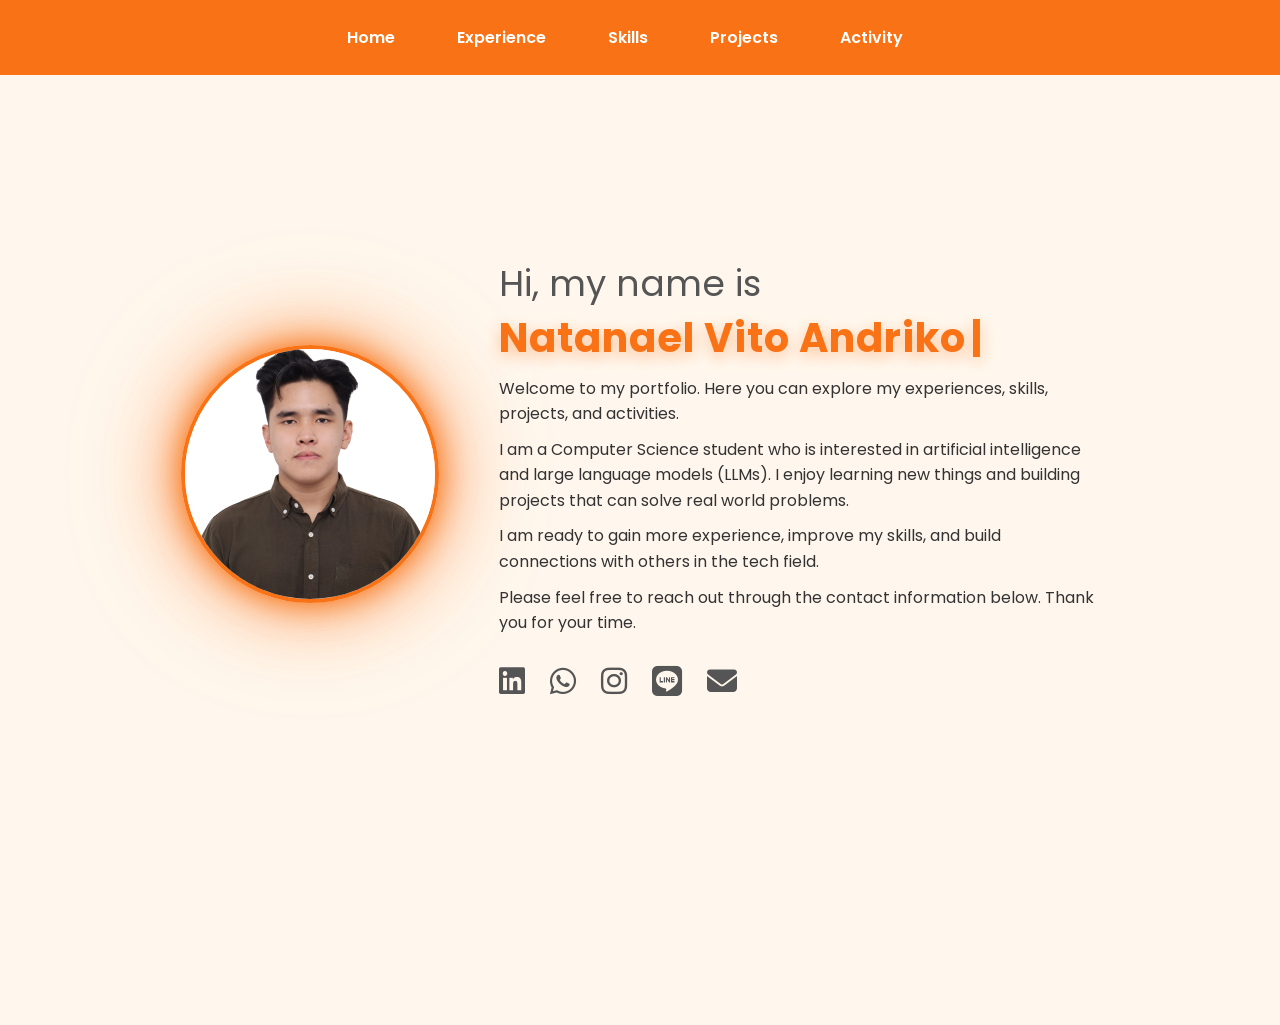
==== index.html @ 51775625 "update popup" ====
<!DOCTYPE html>
<html lang="en">
<head>
  <meta charset="UTF-8">
  <title>Natanael Portfolio</title>

  <link href="https://fonts.googleapis.com/css2?family=Poppins:wght@300;400;600;700&display=swap" rel="stylesheet">

  <link rel="stylesheet" href="style.css">
  <link rel="stylesheet" href="https://cdnjs.cloudflare.com/ajax/libs/font-awesome/6.5.0/css/all.min.css">
</head>

<body>



<div id="mobile-popup" class="popup">
  <div class="popup-content">
    <p>For the best experience, please open this website on a laptop or desktop.</p>
    <button onclick="closePopup()">Got it</button>
  </div>
</div>


<nav>
  <ul class="navbar">
    <li><a href="index.html" class="nav-link">Home</a></li>
    <li><a href="experience.html" class="nav-link">Experience</a></li>
    <li><a href="skills.html" class="nav-link">Skills</a></li>
    <li><a href="projects.html" class="nav-link">Projects</a></li>
    <li><a href="activity.html" class="nav-link">Activity</a></li>

    <div class="nav-indicator"></div>
</ul>
</nav>

<header class="page hero">

  <div class="hero-left">
    <img src="foto.JPG" alt="profile" class="hero-img">
  </div>

  <div class="hero-right">
    <h1>
      <span class="intro">Hi, my name is</span><br>
      <span class="highlight" id="typing"></span>
    </h1>

    <p>
 Welcome to my portfolio. Here you can explore my experiences, skills, 
  projects, and activities.
</p>

<p>

  I am a Computer Science student who is interested in artificial intelligence 
  and large language models (LLMs). I enjoy learning new things and building 
  projects that can solve real world problems.
</p>
<p>
  I am ready to gain more experience, improve my skills, and build connections 
  with others in the tech field.
</p>

<p>
 Please feel free to reach out through the contact information below. Thank you for your time.

    <div class="social-icons">

  <!-- LinkedIn -->
  <a href="https://www.linkedin.com/in/natanael-vito-andriko-4373a333b/" target="_blank" rel="noopener noreferrer">
    <i class="fab fa-linkedin"></i>
  </a>

  <!-- WhatsApp -->
  <a href="https://wa.me/628122576633" target="_blank" rel="noopener noreferrer">
    <i class="fab fa-whatsapp"></i>
  </a>

  <!-- Instagram -->
  <a href="https://www.instagram.com/vitoandriko" target="_blank" rel="noopener noreferrer">
    <i class="fab fa-instagram"></i>
  </a>

  <!-- LINE -->
  <a href="https://line.me/ti/p/~vitoandriko" target="_blank" rel="noopener noreferrer">
    <i class="fab fa-line"></i>
  </a>

  <!-- Gmail -->
  <a href="mailto:vitoandriko@gmail.com">
    <i class="fas fa-envelope"></i>
  </a>

</div>

  </div>

</header>
<script>
const text = "Natanael Vito Andriko";
let i = 0;

// function typing() {
//   if (i < text.length) {
//     document.getElementById("typing").innerHTML += text.charAt(i);
//     i++;
//     setTimeout(typing, 150);
//   }
// }

// typing();

function startTyping() {
  const text = "Natanael Vito Andriko";
  let i = 0;

  function typing() {
    if (i < text.length) {
      document.getElementById("typing").innerHTML += text.charAt(i);
      i++;
      setTimeout(typing, 150);
    }
  }

  typing();
}


</script>

<script>
const links = document.querySelectorAll('.navbar a');

links.forEach(link => {
  link.addEventListener('click', function(e) {
    const circle = document.createElement("span");
    const diameter = Math.max(this.clientWidth, this.clientHeight);
    const radius = diameter / 2;

    circle.style.width = circle.style.height = `${diameter}px`;
    circle.style.left = `${e.clientX - this.getBoundingClientRect().left - radius}px`;
    circle.style.top = `${e.clientY - this.getBoundingClientRect().top - radius}px`;

    this.appendChild(circle);

    setTimeout(() => circle.remove(), 800);
  });
});
</script>


<div class="cursor"></div>

<script>
const cursor = document.querySelector(".cursor");

let mouseX = 0;
let mouseY = 0;

let currentX = 0;
let currentY = 0;

document.addEventListener("mousemove", (e) => {
  mouseX = e.clientX;
  mouseY = e.clientY;
});

function animate() {
  currentX += (mouseX - currentX) * 0.15;
  currentY += (mouseY - currentY) * 0.15;

  cursor.style.left = currentX + "px";
  cursor.style.top = currentY + "px";

  requestAnimationFrame(animate);
}

animate();
</script>







<!-- <script>
function closePopup() {
  document.getElementById("mobile-popup").style.display = "none";
}

// cek kalau HP
window.addEventListener("load", () => {
  if (screen.width <= 768) {
    document.getElementById("mobile-popup").style.display = "flex";
  }
});
</script> -->


<script>
// function closePopup() {
//   const popup = document.getElementById("mobile-popup");
//   popup.classList.remove("show");

//   setTimeout(() => {
//     popup.style.display = "none";
//   }, 400);
// }


// function closePopup() {
//   const popup = document.getElementById("mobile-popup");
//   popup.classList.remove("show");

//   setTimeout(() => {
//     popup.style.display = "none";
//     startTyping(); // 🔥 INI PENTING
//   }, 400);
// }


function closePopup() {
  const popup = document.getElementById("mobile-popup");

  popup.classList.remove("show");

  // 🔥 INI WAJIB ADA
  localStorage.setItem("seenPopup", "true");

  setTimeout(() => {
  popup.style.display = "none";
  startTyping(); // 🔥 TAMBAH INI
}, 400);
}



// window.addEventListener("load", () => {
//   if (screen.width <= 768) {
//     const popup = document.getElementById("mobile-popup");
//     popup.style.display = "flex";

//     setTimeout(() => {
//       popup.classList.add("show");
//     }, 10);
//   } else {
//     startTyping(); // 🔥 biar desktop langsung jalan
//   }
// });

// window.addEventListener("load", () => {
//   const popup = document.getElementById("mobile-popup");

//   const seen = localStorage.getItem("seenPopup");

//   if (window.innerWidth <= 768 && !seen) {
//     popup.style.display = "flex";

//     setTimeout(() => {
//       popup.classList.add("show");
//     }, 10);
//   }
// });



// window.addEventListener("load", () => {
//   const popup = document.getElementById("mobile-popup");
//   const seen = localStorage.getItem("seenPopup");

//   if (window.innerWidth <= 768 && !seen) {
//     popup.style.display = "flex";

//     setTimeout(() => {
//       popup.classList.add("show");
//     }, 10);
//   } else {
//     startTyping(); // 🔥 INI YANG LO KURANG
//   }
// });



window.addEventListener("DOMContentLoaded", () => {
  const popup = document.getElementById("mobile-popup");
  const seen = localStorage.getItem("seenPopup");

  const isMobile = window.innerWidth <= 768 || navigator.userAgent.includes("Mobile");

  console.log("isMobile:", isMobile);

  if (isMobile && !seen) {
    popup.style.display = "flex";

    setTimeout(() => {
      popup.classList.add("show");
    }, 50);
  } else {
    startTyping();
  }
});

</script>



</body>

</html>
---- style.css ----
body {
  font-family: 'Poppins', sans-serif;
  background-color: #fff7ed;
  color: #333333;
  margin: 0;
}

h1 {
  font-weight: 700;
  color: #f97316;
  animation: fadeIn 2s ease;
}

h2 {
  color: #ea580c;
}

p {
  font-weight: 400;
  animation: fadeIn 2.5s ease;
}

html {
  scroll-behavior: smooth;
}

.cursor {
  position: fixed;
  width: 12px;
  height: 12px;
  background: #f97316;
  border-radius: 50%;
  pointer-events: none;
  z-index: 9999;
  transform: translate(-50%, -50%);
}

nav {
  position: fixed;
  top: 0;
  width: 100%;
  background: #f97316;
  height: 75px;
  display: flex;
  align-items: center;
  justify-content: center;
  z-index: 9999;
  transition: all 0.3s ease;
}

nav.shrink {
  height: 55px;
}


.navbar {
  display: flex;
  justify-content: center;
  list-style: none;
  gap: 30px;
  padding: 0;
  width: 100%;
  max-width: 1000px;
  margin: 0 auto;
}

.navbar a {
  text-decoration: none;
  color: white;
  font-weight: 600;
  padding: 8px 16px;
  border-radius: 8px;
  transition: 0.3s;
}

.navbar a:hover {
  background: white;
  color: #f97316;
}

.hero {
  display: flex;
  align-items: center;
  justify-content: center;
  gap: 60px;

  height: calc(100vh - 75px);
  margin-top: -55px;
}

/* .hero-img {
  width: 250px;
  height: 250px;
  object-fit: cover;
  object-position: 50% 35%;
  border: 6px solid #f97316;
  border-radius: 50%;
  box-shadow: 0 10px 30px rgba(0,0,0,0.1);
} */

/* .hero-img {
  width: 250px;
  height: 250px;
  object-fit: cover;
  object-position: 50% 35%;
  border-radius: 50%;
  animation: fadeSlideUp 1s ease forwards;
  border: 4px solid #f97316;

  box-shadow:
    0 0 10px rgba(249, 115, 22, 0.6),
    0 0 25px rgba(249, 115, 22, 0.5),
    0 0 50px rgba(249, 115, 22, 0.4);

  transition: 0.3s;
} */

.hero-img {
  object-fit: cover;
  object-position: 50% 35%;
  border-radius: 50%;

  border: 4px solid #f97316;

  box-shadow:
    0 0 25px rgba(249, 115, 22, 0.8),
    0 0 50px rgba(249, 115, 22, 0.6),
    0 0 80px rgba(249, 115, 22, 0.4),
    0 0 120px rgba(249, 115, 22, 0.25);

  transition: all 0.5s ease;
  width: 250px;
  height: 250px;

  animation: float 6s ease-in-out infinite;
}

@keyframes float {
  0% {
    transform: translate(0px, 0px) rotate(0deg);
  }
  20% {
    transform: translate(12px, -15px) rotate(1.5deg);
  }
  40% {
    transform: translate(-10px, -30px) rotate(-1deg);
  }
  60% {
    transform: translate(15px, -20px) rotate(1deg);
  }
  80% {
    transform: translate(-8px, -10px) rotate(-0.5deg);
  }
  100% {
    transform: translate(0px, 0px) rotate(0deg);
  }
}

.hero-img:hover {
  transform: scale(1.05);

  box-shadow:
    0 0 40px rgba(249, 115, 22, 1),
    0 0 80px rgba(249, 115, 22, 0.9),
    0 0 140px rgba(249, 115, 22, 0.6),
    0 0 200px rgba(249, 115, 22, 0.4);
}

.hero-right {
  max-width: 600px;
  text-align: left;
  animation: fadeSlideUp 1s ease forwards;
  animation-delay: 0.3s; 
  opacity: 0;
}

.hero-right h1 {
  font-size: 36px;
  line-height: 1.4;
  margin-bottom: 10px;
  margin: 0;
}

.hero-right p {
  margin: 20px 0;
  line-height: 1.6;
  margin: 10px 0 0;
}

.intro {
  color: #555;
  font-weight: 400;
}

.highlight {
  color: #f97316;
  font-weight: 700;
  font-size: 40px;
  letter-spacing: 1px;

  text-shadow: 0 5px 15px rgba(249, 115, 22, 0.4);
  animation: fadeGlow 1.5s ease, glowPulse 3s infinite alternate;
}

.profile {
  width: 280px;
  height: 280px;
  object-fit: cover;
  object-position: 50% 45%;
  border-radius: 50%;
  border: 5px solid #f97316;
  box-shadow: 0 10px 30px rgba(0,0,0,0.1);
  transition: 0.3s;
}

.profile:hover {
  transform: scale(1.05);
}

.page {
  padding: 80px 120px;
  background: #fff7ed;
  min-height: calc(100vh - 75px);
}

/* CARDS */
.card {
  background: white;
  padding: 20px;
  margin-top: 20px;
  border-radius: 12px;
  box-shadow: 0 5px 15px rgba(0,0,0,0.08);
  transition: transform 0.3s ease, box-shadow 0.3s ease;
}

.card:hover {
  transform: translateY(-5px);
  box-shadow: 0 10px 25px rgba(0,0,0,0.12);
}


.btn {
  background-color: #f97316;
  color: white;
  padding: 10px 20px;
  border: none;
  border-radius: 8px;
  cursor: pointer;
  transition: 0.3s;
}

.btn:hover {
  background-color: #ea580c;
  transform: translateY(-3px);
}


@keyframes fadeIn {
  from { opacity: 0; }
  to { opacity: 1; }
}

@keyframes fadeDown {
  from {
    opacity: 0;
    transform: translateY(-40px);
  }
  to {
    opacity: 1;
    transform: translateY(0);
  }
}

@keyframes fadeGlow {
  from {
    opacity: 0;
    transform: translateY(20px);
    text-shadow: 0 0 0 rgba(249, 115, 22, 0);
  }
  to {
    opacity: 1;
    transform: translateY(0);
    text-shadow: 0 5px 15px rgba(249, 115, 22, 0.4);
  }
}

@keyframes glowPulse {
  from {
    text-shadow: 0 5px 15px rgba(249, 115, 22, 0.3);
  }
  to {
    text-shadow: 0 10px 25px rgba(249, 115, 22, 0.6);
  }
}

.project-card {
  background: white;
  position: relative;
  overflow: hidden;
  padding: 25px;
  margin-top: 20px;
  margin-bottom: 40px;
  border-radius: 12px;
  box-shadow: 0 5px 15px rgba(0,0,0,0.08);
  cursor: pointer;

  transition: transform 0.35s cubic-bezier(0.22, 1, 0.36, 1),
              box-shadow 0.35s ease;
}

.project-card:hover {
  transform: translateY(-6px) scale(1.02);
  box-shadow: 0 20px 40px rgba(0,0,0,0.15);
}

/* konten */
.project-card * {
  position: relative;
  z-index: 2;
}

/* shine layer */
.project-card::before {
  content: "";
  position: absolute;
  top: 0;
  left: -100%;
  width: 60%;
  height: 100%;
  background: linear-gradient(
    120deg,
    transparent,
    rgba(249, 115, 22, 0.7),
    transparent
  );
  transform: skewX(-25deg);
  z-index: 3;
  pointer-events: none;
}

/* hover */
.project-card:hover::before {
  left: 150%;
  transition: 1.4s ease;
}

.project-images {
  position: relative;
  width: 300px;
  height: 180px;
  overflow: visible;
}

.project-img {
  width: 100%;
  height: 180px;
  object-fit: cover;
  object-position: top;
  border-radius: 10px;
  transition: all 0.9s cubic-bezier(0.22, 1, 0.36, 1);
  position: relative;
  z-index: 1;
}

.more-img {
  position: absolute;
  bottom: 10px;
  right: 10px;
  background: rgba(0,0,0,0.7);
  color: white;
  padding: 5px 10px;
  border-radius: 8px;
  font-size: 14px;
}

.short-text {
  opacity: 1;
  transition: opacity 0.2s ease;
}


.full-text {
  display: none;
  opacity: 0;
  transition: opacity 0.3s ease;
  text-align: justify;
  line-height: 1.7;
}


.project-card:hover .short-text {
  display: none;
}


.project-card:hover .full-text {
  display: block;
  opacity: 1;
}

.full-text + .full-text {
  margin-top: 15px; 
}

.project-card.active .short-text {
  opacity: 0;
}

.project-card.active .full-text {
  display: block;
}

.project-card.active {
  transform: scale(1.04);
  box-shadow: 0 20px 40px rgba(0,0,0,0.2);
}

/* gambar utama */
.project-images .project-img:first-child {
  position: relative;
  z-index: 2;
}

.extra-img {
  position: absolute;
  top: 0;
  left: 0;

  width: 100%;
  height: 180px;

  object-fit: cover;
  border-radius: 10px;

  opacity: 0;
  transform: translateX(0); /* 🔥 RESET */
  transition: all 0.5s ease;

  z-index: 1;
}

.project-card:hover .extra-img {
  opacity: 1;
  transform: translateX(120%);
}

.more-img {
  transition: opacity 0.3s ease;
  z-index: 10;
  backdrop-filter: blur(6px);
}

.project-card:hover .more-img {
  opacity: 0;
}

.page {
  transition: opacity 0.4s ease;
  padding: 120px 120px 80px;
  animation: fadeInPage 0.6s ease;
}

body.fade-out .page {
  opacity: 0;
  animation: fadeSlideUpOut 0.4s ease forwards;
}

@keyframes fadeInPage {
  from {
    opacity: 0;
    transform: translateY(10px);
  }
  to {
    opacity: 1;
    transform: translateY(0);
  }
}

.img2,
.img3 {
  position: absolute;
  top: 0;
  left: 0;

  width: 100%;
  height: 180px;

  object-fit: cover;
  border-radius: 10px;

  opacity: 0;
  transition: all 0.5s ease;
}

.project-card:hover .img2 {
  opacity: 1;
  transform: translateX(110%);
}


.project-card:hover .img3 {
  opacity: 1;
  transform: translateX(220%);
}

.github-link {
  color: #2563eb;
  text-decoration: none;
  font-weight: 500;
}

.github-link:hover {
  text-decoration: underline;
  color: #1d4ed8;
}

@keyframes fadeSlideUp {
  from {
    opacity: 0;
    transform: translateY(40px);
  }
  to {
    opacity: 1;
    transform: translateY(0);
  }
}

@keyframes fadeSlideUpOut {
  from {
    opacity: 1;
    transform: translateY(0);
  }
  to {
    opacity: 0;
    transform: translateY(-40px); /* 🔥 keluar ke atas */
  }
}

.social-icons {
  margin-top: 30px;
  display: flex;
  gap: 25px;
}

.social-icons a {
  font-size: 30px;   /* icon gede */
  color: #555;

  display: inline-flex;
  align-items: center;
  justify-content: center;

  text-decoration: none;

  transition: all 0.3s ease;
}

.social-icons a:hover {
  color: #f97316;

  transform: scale(1.25) translateY(-3px);

  text-shadow:
    0 0 6px rgba(249,115,22,0.5),
    0 0 12px rgba(249,115,22,0.4);
}

#typing::after {
  content: "|";
  margin-left: 5px;
  animation: blink 1.5s infinite;
}


@keyframes blink {
  0%, 50%, 100% {
    opacity: 1;
  }
  25%, 75% {
    opacity: 0;
  }
}

.navbar a {
  position: relative;
  overflow: hidden;
}

.navbar a span {
  position: absolute;
  border-radius: 50%;
  transform: scale(0);
  animation: ripple 0.6s linear;
  background: rgba(255,255,255,0.5);
}

@keyframes ripple {
  to {
    transform: scale(4);
    opacity: 0;
  }
}

/* .reveal {
  opacity: 0;
  transform: translateY(40px);
  transition: all 0.6s ease;
}

.reveal.active {
  opacity: 1;
  transform: translateY(0);
} */

.reveal {
  opacity: 0;
  transform: translateY(90px);
  transition: transform 0.9s cubic-bezier(0.22, 1, 0.36, 1),
            opacity 0.9s ease;;
}

.reveal.active {
  opacity: 1;
  transform: translateY(0);
}

.project-card.reveal:nth-of-type(1) { transition-delay: 0.2s; }
.project-card.reveal:nth-of-type(2) { transition-delay: 0.4s; }
.project-card.reveal:nth-of-type(3) { transition-delay: 0.6s; }
.project-card.reveal:nth-of-type(4) { transition-delay: 0.8s; }
.project-card.reveal:nth-of-type(5) { transition-delay: 1s; }

#loader {
  position: fixed;
  top: 0;
  left: 0;
  width: 100%;
  height: 100%;
  background: #fff7ed;
  display: flex;
  justify-content: center;
  align-items: center;
  z-index: 99999;
  transition: opacity 0.5s ease;
}

.spinner {
  width: 50px;
  height: 50px;
  border: 5px solid #f97316;
  border-top: 5px solid transparent;
  border-radius: 50%;
  animation: spin 1s linear infinite;
}

@keyframes spin {
  to {
    transform: rotate(360deg);
  }
}

@media (max-width: 768px) {
  .project-card::after {
    display: none;
  }
}

@media (max-width: 768px) {

  /* matiin animasi foto */
  .hero-img {
    animation: none;
  }

  /* shadow diperingan */
  .project-card {
    box-shadow: 0 5px 15px rgba(0,0,0,0.08);
  }

  /* hover jangan terlalu berat */
  .project-card:hover {
    transform: translateY(-3px) scale(1.01);
  }

}






/* =========================
   MOBILE OPTIMIZATION
========================= */
@media (max-width: 768px) {

  /* matiin glow */
  .project-card::after {
    display: none;
  }

  /* matiin hover berat */
  .project-card {
    transition: none !important;
    transform: none !important;
    box-shadow: 0 5px 15px rgba(0,0,0,0.08);
  }

  .project-card:hover {
    transform: none !important;
    box-shadow: none !important;
  }

  /* gambar lebih ringan */
  .project-img {
    width: 100%;
    height: auto;
    object-fit: cover;
  }

  /* matiin animasi foto */
  .hero-img {
    animation: none;
    box-shadow: 0 0 20px rgba(249,115,22,0.5);
  }

  /* matiin custom cursor */
  .cursor {
    display: none;
  }

}


.mobile-warning {
  display: none;
  position: fixed;
  top: 0;
  width: 100%;
  background: #ffcc00;
  color: black;
  text-align: center;
  padding: 10px;
  font-size: 14px;
  z-index: 100000; /* 🔥 ini kuncinya */
}

/* tampil hanya di HP */
@media (max-width: 768px) {
  .mobile-warning {
    display: block;
  }

  nav {
    margin-top: 45px; /* dorong navbar ke bawah */
  }
}


/* .popup {
  position: fixed;
  top: 0;
  left: 0;
  width: 100%;
  height: 100%;
  background: rgba(0,0,0,0.6);
  display: none;
  justify-content: center;
  align-items: center;
  z-index: 999999;
}

.popup-content {
  background: white;
  padding: 25px;
  border-radius: 12px;
  text-align: center;
  max-width: 300px;
}

.popup-content button {
  margin-top: 10px;
  background: #f97316;
  color: white;
  border: none;
  padding: 10px 20px;
  border-radius: 8px;
  cursor: pointer;
} */


.popup {
  display: none;
  position: fixed;
  top: 0;
  left: 0;
  width: 100%;
  height: 100%;

  background: rgba(0, 0, 0, 0.5);
  backdrop-filter: blur(6px);

  justify-content: center;
  align-items: center;

  z-index: 99999;

  opacity: 0;
  transition: opacity 0.4s ease;
}

.popup.show {
  display: flex;
  opacity: 1;
}

.popup-content {
  background: white;
  padding: 25px 30px;
  border-radius: 12px;
  text-align: center;

  transform: scale(0.8);
  opacity: 0;

  transition: all 0.4s ease;
}

.popup.show .popup-content {
  transform: scale(1);
  opacity: 1;
}

.popup-content button {
  margin-top: 15px;
  padding: 8px 16px;
  border: none;
  background: #f97316;
  color: white;
  border-radius: 6px;
  cursor: pointer;
}

.popup-content button:hover {
  background: #ea580c;
}

.popup-content p {
  max-width: 230px;
  margin: 0 auto;
  line-height: 1.6;
}


/* POPUP BACKGROUND */
/* .popup {
  display: none;
  position: fixed;
  top: 0;
  left: 0;
  width: 100%;
  height: 100%;

  background: rgba(0, 0, 0, 0.5);
  backdrop-filter: blur(6px);

  justify-content: center;
  align-items: center;

  z-index: 99999;

  opacity: 0;
  transition: opacity 0.4s ease;
} */

/* saat aktif */
/* .popup.show {
  display: flex;
  opacity: 1;
} */

/* BOX */
/* .popup-content {
  background: white;
  padding: 25px 30px;
  border-radius: 12px;
  text-align: center;

  transform: scale(0.8);
  opacity: 0;

  transition: all 0.4s ease;
} */

/* animasi masuk */
/* .popup.show .popup-content {
  transform: scale(1);
  opacity: 1;
} */

/* BUTTON */
/* .popup-content button {
  margin-top: 15px;
  padding: 8px 16px;
  border: none;
  background: #f97316;
  color: white;
  border-radius: 6px;
  cursor: pointer;
} */

/* .popup-content button:hover {
  background: #ea580c;
} */
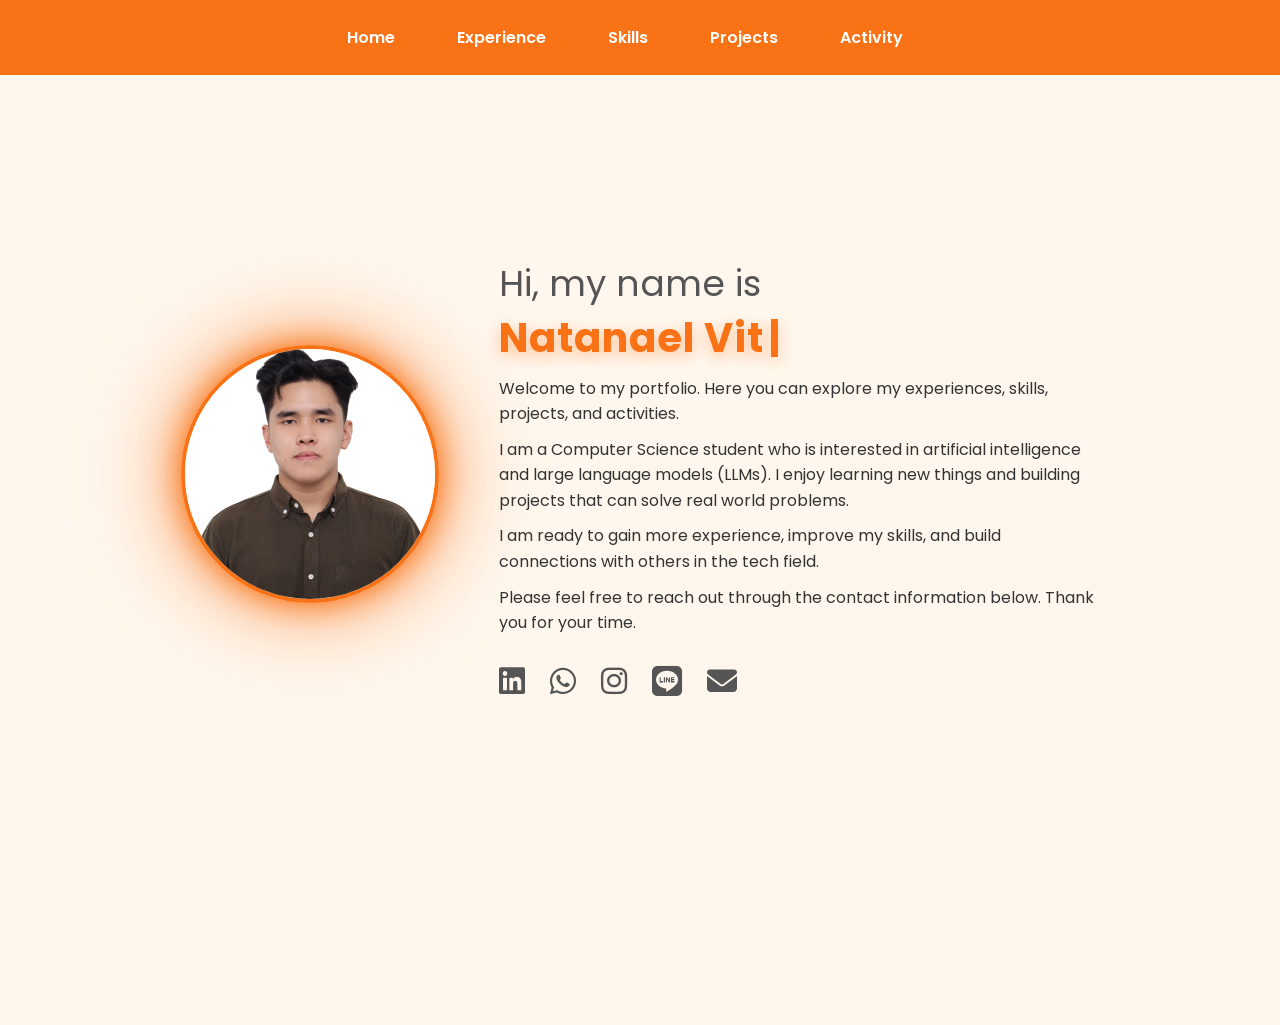
==== commit 3d95b024: "fix: mobile popup only + correct reload behavior" ====
--- a/index.html
+++ b/index.html
@@ -226,8 +226,7 @@
 
   popup.classList.remove("show");
 
-  // 🔥 INI WAJIB ADA
-  localStorage.setItem("seenPopup", "true");
+  sessionStorage.setItem("seenPopup", "true");
 
   setTimeout(() => {
   popup.style.display = "none";
@@ -283,13 +282,116 @@
 
 
 
+
+//   const isReload = performance.navigation.type === 1;
+
+//   // reset kalau refresh
+//   if (isReload) {
+//     sessionStorage.removeItem("seenPopup");
+//   }
+
+//   const seen = sessionStorage.getItem("seenPopup");
+
+//   const isMobile = window.innerWidth <= 768;
+
+//   if (isMobile && !seen) {
+//     popup.style.display = "flex";
+
+//     setTimeout(() => {
+//       popup.classList.add("show");
+//     }, 50);
+//   } else {
+//     startTyping();
+//   }
+// });
+
+
+
+  // const seen = sessionStorage.getItem("seenPopup");
+
+
+
+
+// INI YANG BENERRRRRRRRRRRRRR
+
+// window.addEventListener("DOMContentLoaded", () => {
+//   const popup = document.getElementById("mobile-popup");
+// const navType = performance.getEntriesByType("navigation")[0].type;
+// const seen = sessionStorage.getItem("seenPopup");
+
+// // kalau refresh → reset popup
+// if (navType === "reload") {
+//   sessionStorage.removeItem("seenPopup");
+// }
+
+
+//   const isMobile = window.innerWidth <= 768 || navigator.userAgent.includes("Mobile");
+
+//   console.log("isMobile:", isMobile);
+
+//   if (isMobile && !seen) {
+//     popup.style.display = "flex";
+
+//     setTimeout(() => {
+//       popup.classList.add("show");
+//     }, 50);
+//   } else {
+//     startTyping();
+//   }
+
+
+
+// SAMPE SINIIIIIIIII
+
+
+
+// const navType = performance.getEntriesByType("navigation")[0].type;
+
+// // 🔥 1. HAPUS DULU kalau reload
+// if (navType === "reload") {
+//   sessionStorage.removeItem("seenPopup");
+// }
+
+// // 🔥 2. BARU AMBIL
+// const seen = sessionStorage.getItem("seenPopup");
+
+// const isMobile = window.innerWidth <= 768;
+
+// if (isMobile && !seen) {
+//   popup.style.display = "flex";
+
+//   setTimeout(() => {
+//     popup.classList.add("show");
+//   }, 50);
+// } else {
+//   startTyping();
+// }
+
+
 window.addEventListener("DOMContentLoaded", () => {
   const popup = document.getElementById("mobile-popup");
-  const seen = localStorage.getItem("seenPopup");
-
+
+  // 🔥 detect reload / navigation
+  let navType = "navigate";
+
+  const navEntry = performance.getEntriesByType("navigation")[0];
+  if (navEntry) {
+    navType = navEntry.type;
+  } else if (performance.navigation) {
+    navType = performance.navigation.type === 1 ? "reload" : "navigate";
+  }
+
+  console.log("navType:", navType);
+
+  // 🔥 kalau refresh → reset popup
+  if (navType === "reload") {
+    sessionStorage.removeItem("seenPopup");
+  }
+
+  const seen = sessionStorage.getItem("seenPopup");
+
+  // 🔥 sementara paksa TRUE biar pasti muncul di devtools
   const isMobile = window.innerWidth <= 768 || navigator.userAgent.includes("Mobile");
-
-  console.log("isMobile:", isMobile);
 
   if (isMobile && !seen) {
     popup.style.display = "flex";
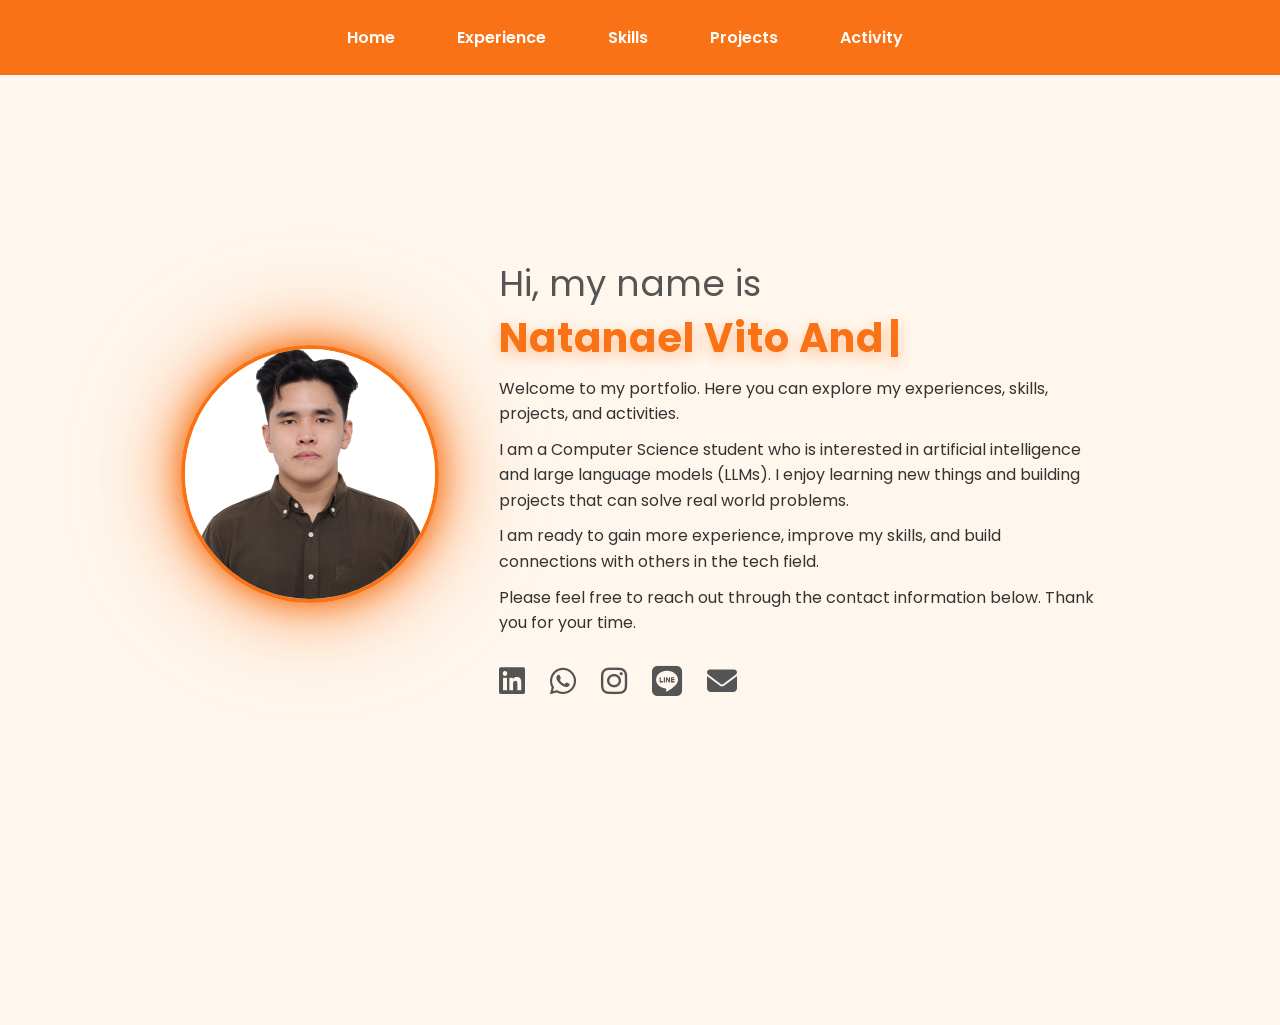
==== commit e06ba10a: "update: improve mobile responsiveness and UI layout" ====
--- a/index.html
+++ b/index.html
@@ -1,8 +1,18 @@
 <!DOCTYPE html>
 <html lang="en">
+<!-- <head>
+  <meta charset="UTF-8">
+  <title>Natanael Portfolio</title> -->
+  
 <head>
   <meta charset="UTF-8">
+  <meta name="viewport" content="width=device-width, initial-scale=1.0">
   <title>Natanael Portfolio</title>
+
+
+
+
+  
 
   <link href="https://fonts.googleapis.com/css2?family=Poppins:wght@300;400;600;700&display=swap" rel="stylesheet">
 
--- a/style.css
+++ b/style.css
@@ -913,3 +913,52 @@
   background: #ea580c;
 } */
 
+/* =========================
+   HERO MOBILE FIX (WAJIB)
+========================= */
+@media (max-width: 768px) {
+
+  .hero {
+    flex-direction: column;
+    text-align: center;
+    gap: 30px;
+
+    height: auto;        /* 🔥 penting */
+    margin-top: 100px;   /* biar ga ketutup navbar */
+    padding: 20px;
+  }
+
+  .hero-right {
+    text-align: center;
+    max-width: 100%;
+  }
+
+  .hero-img {
+    width: 160px;
+    height: 160px;
+  }
+
+  .hero-right h1 {
+    font-size: 24px;
+  }
+
+  .highlight {
+    font-size: 28px;
+  }
+
+  .hero-right p {
+    font-size: 14px;
+    line-height: 1.6;
+  }
+
+  .social-icons {
+    justify-content: center;
+  }
+
+}
+
+@media (max-width: 768px) {
+  .page {
+    padding: 100px 20px 40px; /* 🔥 lebih kecil & enak */
+  }
+}
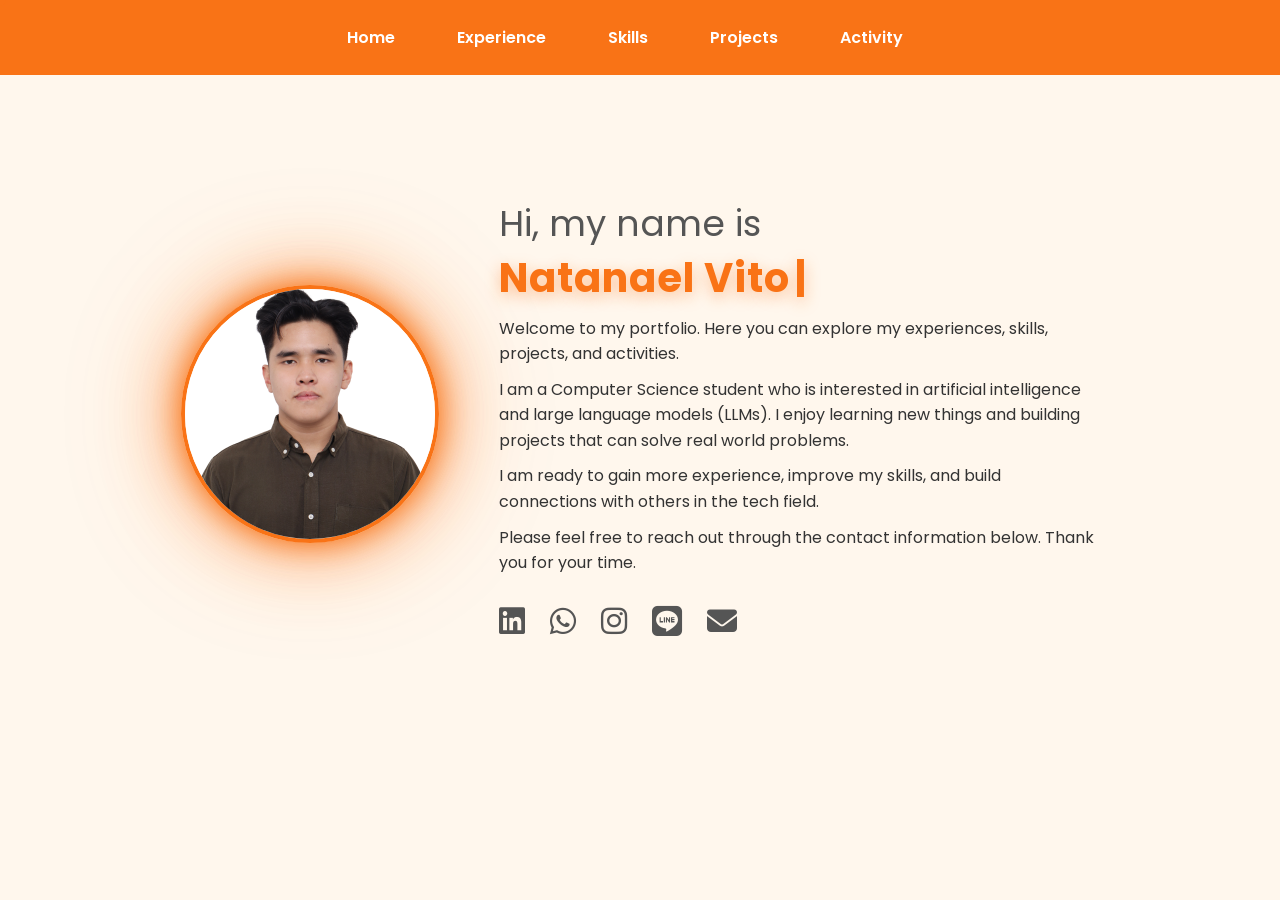
==== commit 086aaef9: "fix: mobile popup only + correct reload behavior" ====
--- a/index.html
+++ b/index.html
@@ -12,7 +12,7 @@
 
 
 
-  
+
 
   <link href="https://fonts.googleapis.com/css2?family=Poppins:wght@300;400;600;700&display=swap" rel="stylesheet">
 
@@ -44,7 +44,7 @@
 </ul>
 </nav>
 
-<header class="page hero">
+<header class="hero">
 
   <div class="hero-left">
     <img src="foto.JPG" alt="profile" class="hero-img">
--- a/style.css
+++ b/style.css
@@ -64,6 +64,30 @@
   margin: 0 auto;
 }
 
+
+@media (max-width: 768px) {
+
+  .navbar {
+    display: flex;
+    justify-content: space-between; /* 🔥 bagi rata */
+    gap: 4px; /* 🔥 kecilin jarak */
+    padding: 0 8px;
+  }
+
+  .navbar::-webkit-scrollbar {
+    display: none;
+  }
+
+  .navbar a {
+    font-size: 11px; /* 🔥 kecilin font */
+    padding: 5px 6px; /* 🔥 kecilin padding */
+    flex: 1; /* 🔥 bagi rata semua item */
+    text-align: center;
+  }
+
+}
+
+
 .navbar a {
   text-decoration: none;
   color: white;
@@ -78,15 +102,28 @@
   color: #f97316;
 }
 
+
+/* MULAI INI BUAT HP */
+
 .hero {
   display: flex;
   align-items: center;
   justify-content: center;
   gap: 60px;
 
-  height: calc(100vh - 75px);
-  margin-top: -55px;
-}
+  min-height: calc(100vh - 65px);
+  margin-top: 0px;
+}
+
+@media (max-width: 768px) {
+  nav {
+    height: 65px;
+  }
+
+}
+
+
+
 
 /* .hero-img {
   width: 250px;
@@ -220,7 +257,7 @@
 .page {
   padding: 80px 120px;
   background: #fff7ed;
-  min-height: calc(100vh - 75px);
+  min-height: calc(100vh - 65px);
 }
 
 /* CARDS */
@@ -456,7 +493,6 @@
 
 .page {
   transition: opacity 0.4s ease;
-  padding: 120px 120px 80px;
   animation: fadeInPage 0.6s ease;
 }
 
@@ -714,7 +750,6 @@
   /* gambar lebih ringan */
   .project-img {
     width: 100%;
-    height: auto;
     object-fit: cover;
   }
 
@@ -752,7 +787,8 @@
   }
 
   nav {
-    margin-top: 45px; /* dorong navbar ke bawah */
+    margin-top: 0;
+    top: 0; /* dorong navbar ke bawah */
   }
 }
 
@@ -923,9 +959,10 @@
     text-align: center;
     gap: 30px;
 
-    height: auto;        /* 🔥 penting */
-    margin-top: 100px;   /* biar ga ketutup navbar */
+    min-height: auto;
+    margin-top: 65px;   /* biar ga ketutup navbar */
     padding: 20px;
+    padding-top: 90px;
   }
 
   .hero-right {
@@ -949,6 +986,7 @@
   .hero-right p {
     font-size: 14px;
     line-height: 1.6;
+    padding: 0 10px;
   }
 
   .social-icons {
@@ -959,6 +997,60 @@
 
 @media (max-width: 768px) {
   .page {
-    padding: 100px 20px 40px; /* 🔥 lebih kecil & enak */
-  }
+    padding: 90px 16px 30px;
+  }
+}
+
+
+
+
+
+
+
+
+@media (max-width: 768px) {
+
+  /* 🔥 card lebih compact */
+  .project-card {
+    padding: 18px;
+    margin-bottom: 25px;
+  }
+
+  /* 🔥 container image full */
+  .project-images {
+    width: 100%;
+    height: 180px;
+  }
+
+  /* 🔥 semua image konsisten */
+  .project-img,
+  .img2,
+  .img3 {
+    height: 180px;
+  }
+
+  /* 🔥 fix slide image biar ga kepanjangan */
+  .project-card:hover .img2 {
+    transform: translateX(100%);
+  }
+
+  .project-card:hover .img3 {
+    transform: translateX(200%);
+  }
+
+  /* 🔥 text lebih kecil biar proporsional */
+  .project-card h3 {
+    font-size: 18px;
+  }
+
+  .project-card p {
+    font-size: 14px;
+    line-height: 1.6;
+  }
+
+  /* 🔥 spacing lebih rapih */
+  .project-card p {
+    margin-top: 6px;
+  }
+
 }
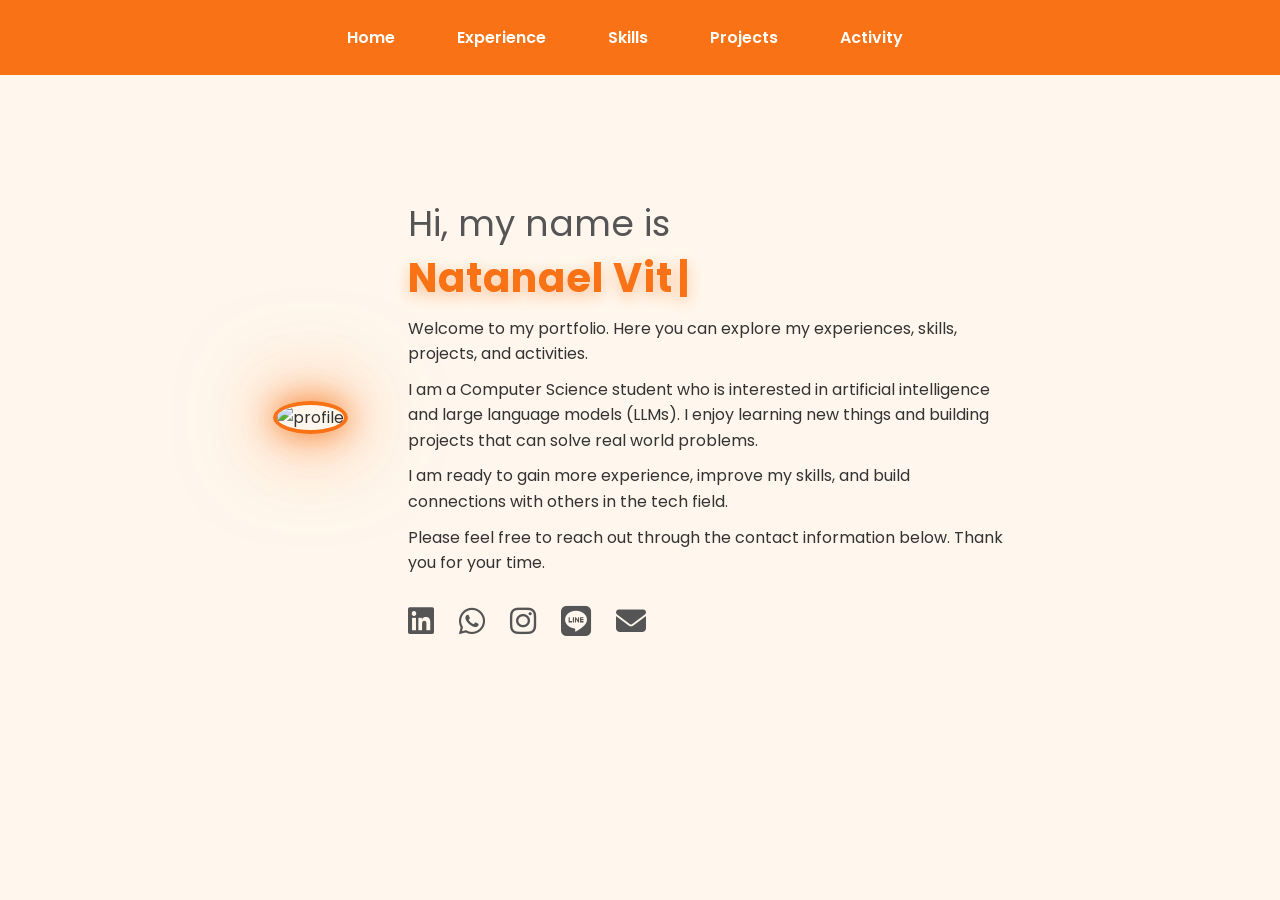
==== commit 554b5792: "fix: adjust hero section spacing (better vertical alignment under navbar)" ====
--- a/index.html
+++ b/index.html
@@ -47,7 +47,7 @@
 <header class="hero">
 
   <div class="hero-left">
-    <img src="foto.JPG" alt="profile" class="hero-img">
+    <img src="foto_profile.HEIC" alt="profile" class="hero-img">
   </div>
 
   <div class="hero-right">
--- a/style.css
+++ b/style.css
@@ -1,3 +1,7 @@
+
+body {
+  overflow-x: hidden;
+}
 body {
   font-family: 'Poppins', sans-serif;
   background-color: #fff7ed;
@@ -64,30 +68,6 @@
   margin: 0 auto;
 }
 
-
-@media (max-width: 768px) {
-
-  .navbar {
-    display: flex;
-    justify-content: space-between; /* 🔥 bagi rata */
-    gap: 4px; /* 🔥 kecilin jarak */
-    padding: 0 8px;
-  }
-
-  .navbar::-webkit-scrollbar {
-    display: none;
-  }
-
-  .navbar a {
-    font-size: 11px; /* 🔥 kecilin font */
-    padding: 5px 6px; /* 🔥 kecilin padding */
-    flex: 1; /* 🔥 bagi rata semua item */
-    text-align: center;
-  }
-
-}
-
-
 .navbar a {
   text-decoration: none;
   color: white;
@@ -96,6 +76,33 @@
   border-radius: 8px;
   transition: 0.3s;
 }
+
+
+@media (max-width: 768px) {
+
+  .navbar {
+    justify-content: center;
+    gap: 4px;
+    padding: 0 8px;
+  }
+
+  .navbar::-webkit-scrollbar {
+    display: none;
+  }
+
+  /* ✅ DEFAULT DULU */
+  .navbar a {
+  font-size: 14px;
+  padding: 8px 10px;
+  flex: none;
+  text-align: center;
+}
+
+
+}
+
+
+
 
 .navbar a:hover {
   background: white;
@@ -152,7 +159,7 @@
   transition: 0.3s;
 } */
 
-.hero-img {
+/* .hero-img {
   object-fit: cover;
   object-position: 50% 35%;
   border-radius: 50%;
@@ -170,7 +177,54 @@
   height: 250px;
 
   animation: float 6s ease-in-out infinite;
-}
+} */
+
+
+
+
+
+.hero-img {
+  object-fit: cover;
+  object-position: 50% 35%;
+  border-radius: 50%;
+  border: 4px solid #f97316;
+
+  animation: float 6s ease-in-out infinite, glowDesktop 2s ease-in-out infinite alternate;
+
+  box-shadow:
+    0 0 30px rgba(249,115,22,0.8),
+    0 0 60px rgba(249,115,22,0.6),
+    0 0 100px rgba(249,115,22,0.5);
+
+  transition: all 0.5s ease;
+  width: 250px;
+  height: 250px;
+}
+
+
+
+
+
+
+
+@keyframes glowDesktop {
+  from {
+    box-shadow:
+      0 0 25px rgba(249,115,22,0.7),
+      0 0 50px rgba(249,115,22,0.6),
+      0 0 80px rgba(249,115,22,0.5);
+  }
+  to {
+    box-shadow:
+      0 0 60px rgba(249,115,22,1),
+      0 0 120px rgba(249,115,22,0.9),
+      0 0 180px rgba(249,115,22,0.7),
+      0 0 240px rgba(249,115,22,0.5);
+  }
+}
+
+
+
 
 @keyframes float {
   0% {
@@ -259,6 +313,26 @@
   background: #fff7ed;
   min-height: calc(100vh - 65px);
 }
+
+@media (max-width: 768px) {
+  .page {
+    padding: 70px 8px 10px !important;
+  }
+}
+
+
+
+@media (max-width: 768px) {
+
+  .project-card {
+    margin-left: 0;
+    margin-right: 0;
+  }
+
+}
+
+
+
 
 /* CARDS */
 .card {
@@ -384,9 +458,38 @@
 .project-images {
   position: relative;
   width: 300px;
+  max-width: 100%;
   height: 180px;
   overflow: visible;
 }
+
+
+
+
+@media (max-width: 768px) {
+
+  .project-images {
+    width: 100%;
+    height: 180px;
+  }
+
+  .project-images {
+  display: flex;
+  gap: 6px;
+
+  width: 120px;
+  height: 90px;
+
+  float: left;
+  margin-right: 12px;
+  margin-bottom: 6px;
+
+  overflow: visible; /* 🔥 ini kuncinya */
+}
+
+}
+
+
 
 .project-img {
   width: 100%;
@@ -705,7 +808,7 @@
 
   /* matiin animasi foto */
   .hero-img {
-    animation: none;
+    box-shadow: 0 0 20px rgba(249,115,22,0.5)
   }
 
   /* shadow diperingan */
@@ -740,6 +843,9 @@
     transition: none !important;
     transform: none !important;
     box-shadow: 0 5px 15px rgba(0,0,0,0.08);
+    padding: 8px 10px;
+    margin-bottom: 10px;
+    border-radius: 6px;
   }
 
   .project-card:hover {
@@ -755,7 +861,8 @@
 
   /* matiin animasi foto */
   .hero-img {
-    animation: none;
+    animation: float 6s ease-in-out infinite;
+
     box-shadow: 0 0 20px rgba(249,115,22,0.5);
   }
 
@@ -973,7 +1080,24 @@
   .hero-img {
     width: 160px;
     height: 160px;
-  }
+    animation: float 6s ease-in-out infinite, glowMobile 2.5s ease-in-out infinite alternate;
+  }
+
+  @keyframes glowMobile {
+  from {
+    box-shadow:
+      0 0 25px rgba(249,115,22,0.7),
+      0 0 50px rgba(249,115,22,0.6),
+      0 0 80px rgba(249,115,22,0.5);
+  }
+  to {
+    box-shadow:
+      0 0 60px rgba(249,115,22,1),
+      0 0 120px rgba(249,115,22,0.9),
+      0 0 180px rgba(249,115,22,0.8),
+      0 0 250px rgba(249,115,22,0.6);
+  }
+}
 
   .hero-right h1 {
     font-size: 24px;
@@ -995,62 +1119,74 @@
 
 }
 
+
+
+
+
+
+
+
+
+
+
+
+
+
+
 @media (max-width: 768px) {
+
+
+
   .page {
-    padding: 90px 16px 30px;
-  }
-}
-
-
-
-
-
-
-
-
-@media (max-width: 768px) {
-
-  /* 🔥 card lebih compact */
+    padding: 75px 10px 15px !important; /* 🔥 kiri kanan kecil */
+  }
+
   .project-card {
-    padding: 18px;
-    margin-bottom: 25px;
-  }
-
-  /* 🔥 container image full */
+    padding: 10px 12px;      /* 🔥 kecilin dalam */
+    margin-bottom: 14px;     /* 🔥 jarak antar card */
+    border-radius: 8px;      /* 🔥 lebih slim */
+  }
+
+  /* 🔥 gambar diperkecil */
   .project-images {
-    width: 100%;
-    height: 180px;
-  }
-
-  /* 🔥 semua image konsisten */
+    width: 100px;     /* 🔥 kecil */
+    height: 75px;
+    margin-bottom: 8px;
+
+    display: block;
+  }
+
+
   .project-img,
   .img2,
   .img3 {
-    height: 180px;
-  }
-
-  /* 🔥 fix slide image biar ga kepanjangan */
-  .project-card:hover .img2 {
-    transform: translateX(100%);
-  }
-
-  .project-card:hover .img3 {
-    transform: translateX(200%);
-  }
-
-  /* 🔥 text lebih kecil biar proporsional */
+    width: 100%;
+    height: 100%;
+  }
+
+  /* 🔥 title */
   .project-card h3 {
+    font-size: 13px;
+    margin-top: 6px;
+  }
+
+
+  .project-card p {
+    font-size: 11.5px;
+    line-height: 1.4;
+    margin-top: 3px;
+  }
+
+  /* 🔥 spacing antar elemen */
+  h2 {
     font-size: 18px;
-  }
-
+    margin-bottom: 10px;
+  }
+
+  .project-card h3,
   .project-card p {
-    font-size: 14px;
-    line-height: 1.6;
-  }
-
-  /* 🔥 spacing lebih rapih */
-  .project-card p {
-    margin-top: 6px;
-  }
-
-}+    clear: both;
+  }
+
+}
+
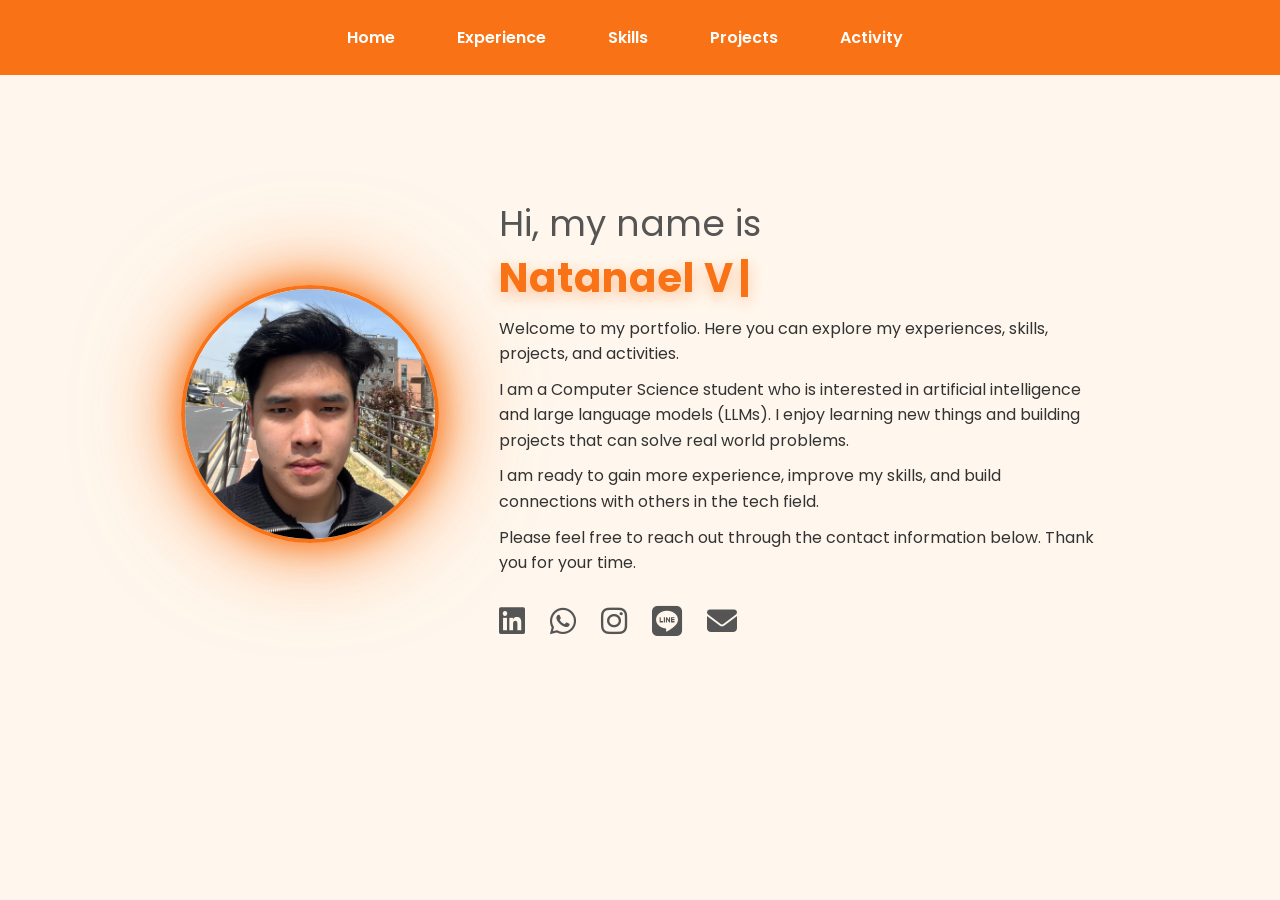
==== commit 7209475a: "fix: heic to jpeg" ====
--- a/index.html
+++ b/index.html
@@ -47,7 +47,7 @@
 <header class="hero">
 
   <div class="hero-left">
-    <img src="foto_profile.HEIC" alt="profile" class="hero-img">
+    <img src="foto_profile.jpeg" alt="profile" class="hero-img">
   </div>
 
   <div class="hero-right">
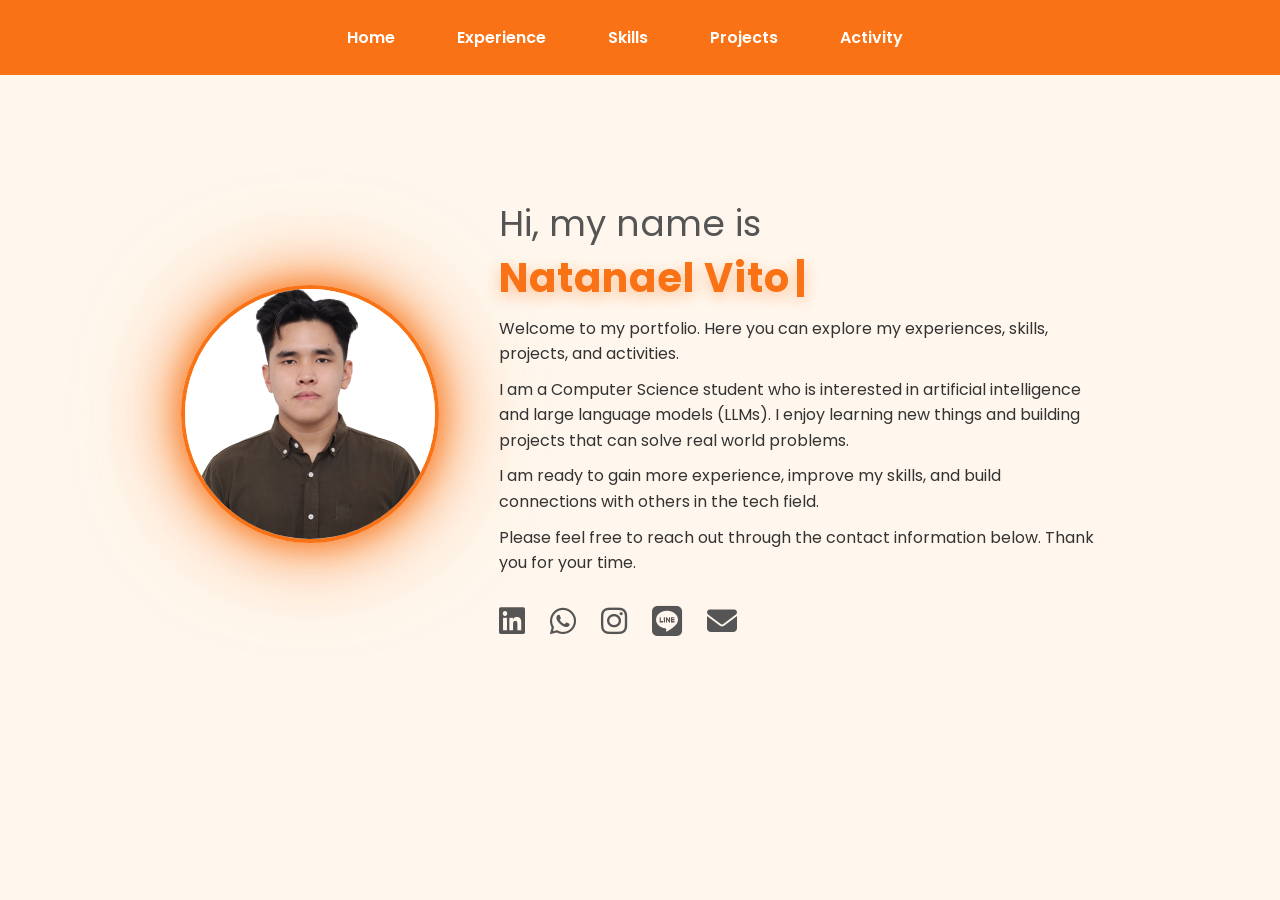
==== commit ba0e100b: "fix: profile picture" ====
--- a/index.html
+++ b/index.html
@@ -47,7 +47,7 @@
 <header class="hero">
 
   <div class="hero-left">
-    <img src="foto_profile.jpeg" alt="profile" class="hero-img">
+    <img src="foto.JPG" alt="profile" class="hero-img">
   </div>
 
   <div class="hero-right">
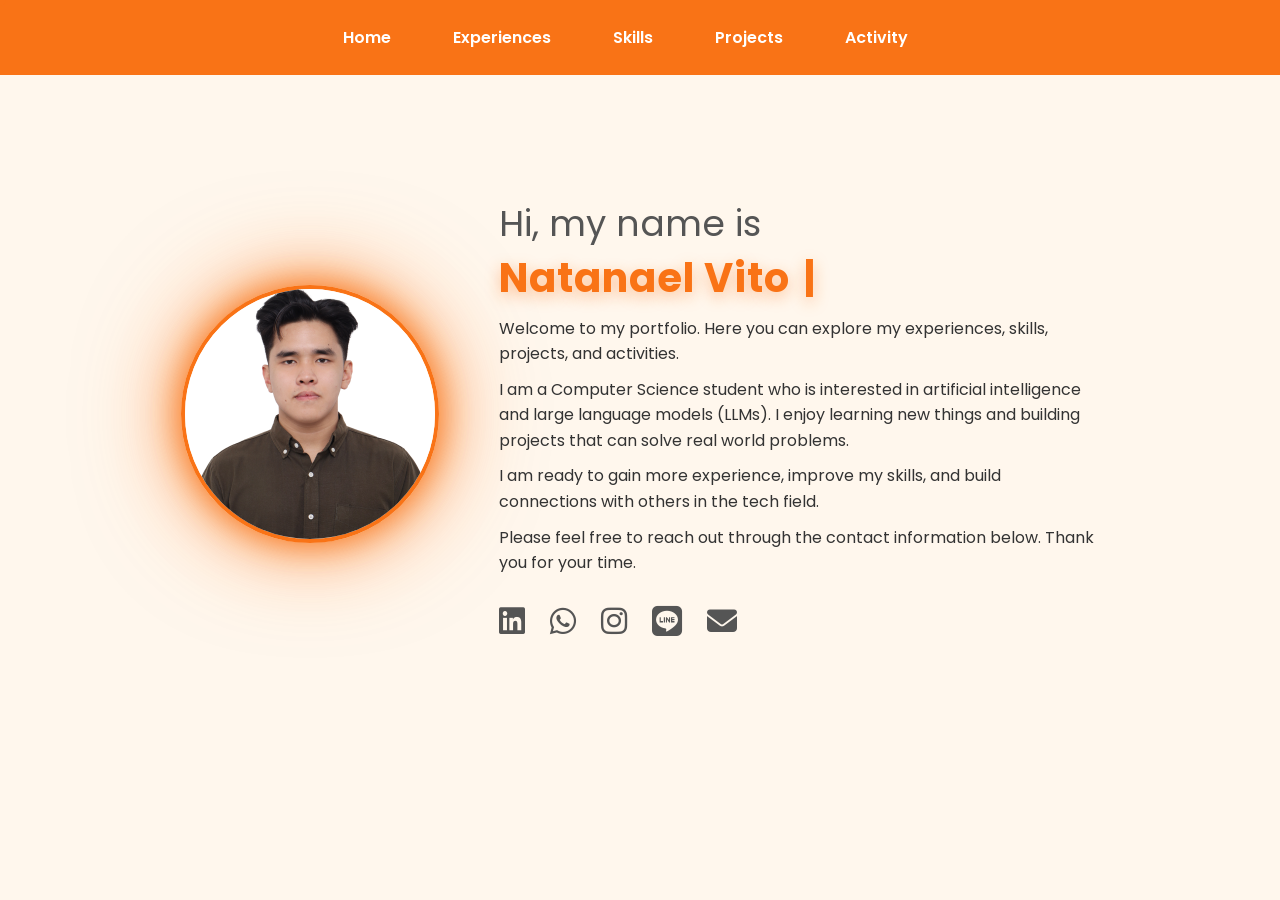
==== commit 58eef731: "fix: update experience title and layout adjustment" ====
--- a/index.html
+++ b/index.html
@@ -35,7 +35,7 @@
 <nav>
   <ul class="navbar">
     <li><a href="index.html" class="nav-link">Home</a></li>
-    <li><a href="experience.html" class="nav-link">Experience</a></li>
+    <li><a href="experience.html" class="nav-link">Experiences</a></li>
     <li><a href="skills.html" class="nav-link">Skills</a></li>
     <li><a href="projects.html" class="nav-link">Projects</a></li>
     <li><a href="activity.html" class="nav-link">Activity</a></li>
